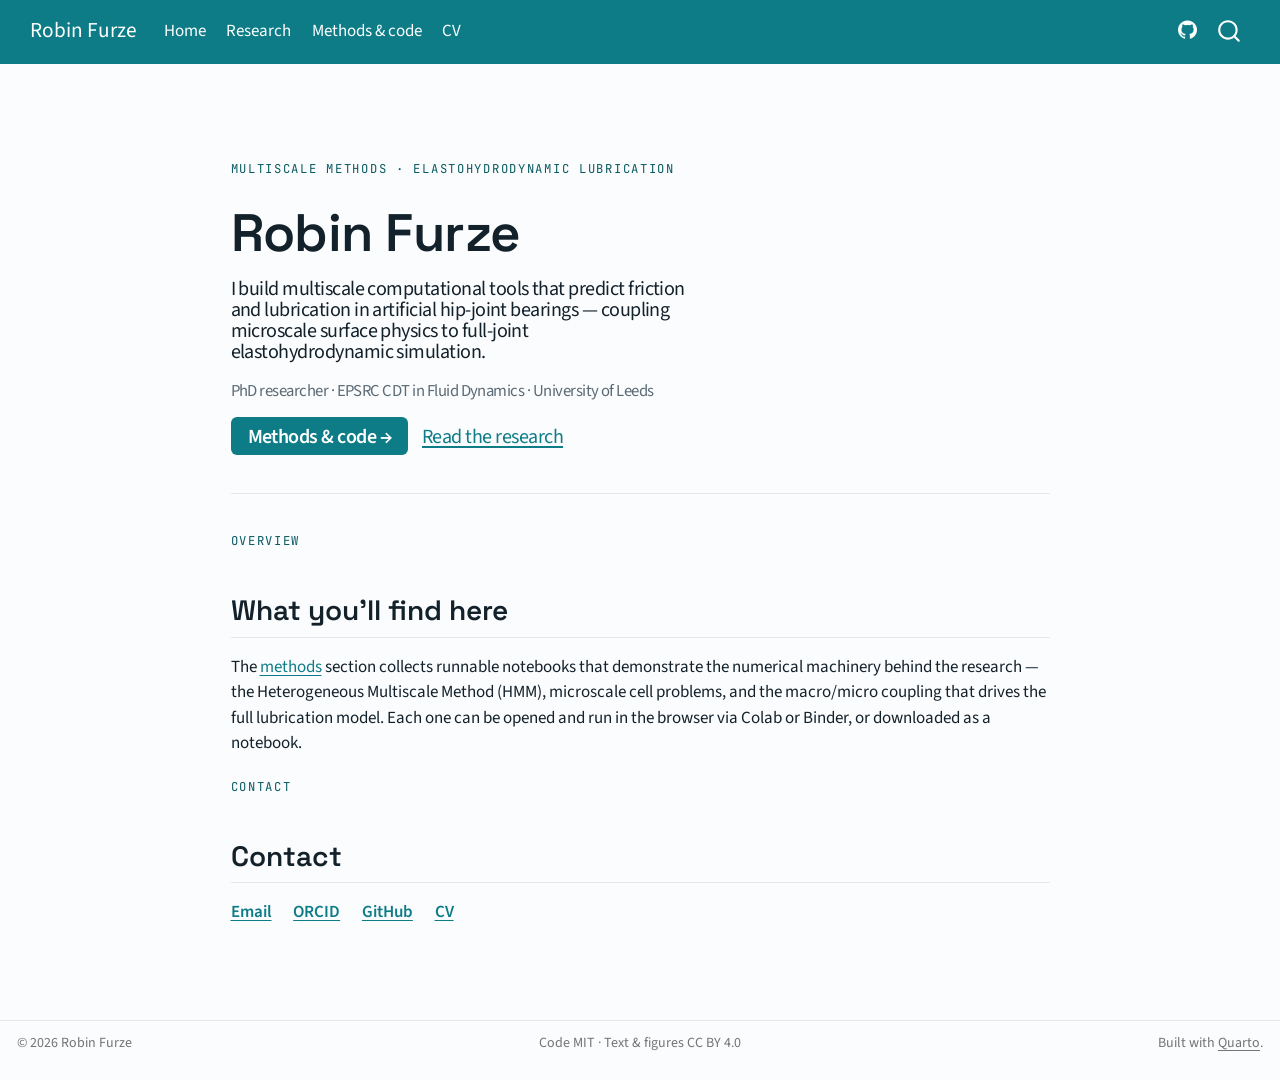
==== index.html @ 531e0871 "Built site for gh-pages" ====
<!DOCTYPE html>
<html xmlns="http://www.w3.org/1999/xhtml" lang="en" xml:lang="en"><head>

<meta charset="utf-8">
<meta name="generator" content="quarto-1.10.18">

<meta name="viewport" content="width=device-width, initial-scale=1.0, user-scalable=yes">


<title>Robin Furze — Multiscale Methods – Robin Furze</title>
<style>
/* Default styles provided by pandoc.
** See https://pandoc.org/MANUAL.html#variables-for-html for config info.
*/
span.smallcaps{font-variant: small-caps;}
div.columns{display: flex; gap: 1.5em;}
div.column{flex: auto;}
@media screen {
div.columns{gap: min(4vw, 1.5em);}
div.column{overflow-x: auto;}
}
div.hanging-indent{margin-left: 1.5em; text-indent: -1.5em;}
ul.task-list{list-style: none;}
ul.task-list li input[type="checkbox"] {
  width: 0.8em;
  margin: 0 0.8em 0.2em -1em; /* quarto-specific, see https://github.com/quarto-dev/quarto-cli/issues/4556 */ 
  vertical-align: middle;
}
</style>


<script src="site_libs/quarto-nav/quarto-nav.js"></script>
<script src="site_libs/clipboard/clipboard.min.js"></script>
<script src="site_libs/quarto-search/autocomplete.umd.js"></script>
<script src="site_libs/quarto-search/fuse.min.js"></script>
<script src="site_libs/quarto-search/quarto-search.js"></script>
<meta name="quarto:offset" content="./">
<link href="./favicon.png" rel="icon" type="image/png">
<script src="site_libs/quarto-html/quarto.js" type="module"></script>
<script src="site_libs/quarto-html/tabsets/tabsets.js" type="module"></script>
<script src="site_libs/quarto-html/popper.min.js"></script>
<script src="site_libs/quarto-html/tippy.umd.min.js"></script>
<script src="site_libs/quarto-html/anchor.min.js"></script>
<link href="site_libs/quarto-html/tippy.css" rel="stylesheet">
<link href="site_libs/quarto-html/quarto-syntax-highlighting-73b0ff3878a4e6fc3716dc69a6aaefa3.css" rel="stylesheet" id="quarto-text-highlighting-styles">
<script src="site_libs/bootstrap/bootstrap.min.js"></script>
<link href="site_libs/bootstrap/bootstrap-icons.css" rel="stylesheet">
<link href="site_libs/bootstrap/bootstrap-dabceb4d551c00c11185f9eb4f8825fd.min.css" rel="stylesheet" append-hash="true" id="quarto-bootstrap" data-mode="light">
<script id="quarto-search-options" type="application/json">{
  "location": "navbar",
  "copy-button": false,
  "collapse-after": 3,
  "panel-placement": "end",
  "type": "overlay",
  "limit": 50,
  "keyboard-shortcut": [
    "f",
    "/",
    "s"
  ],
  "show-item-context": false,
  "language": {
    "search-no-results-text": "No results",
    "search-matching-documents-text": "matching documents",
    "search-copy-link-title": "Copy link to search",
    "search-hide-matches-text": "Hide additional matches",
    "search-more-match-text": "more match in this document",
    "search-more-matches-text": "more matches in this document",
    "search-clear-button-title": "Clear",
    "search-text-placeholder": "",
    "search-detached-cancel-button-title": "Cancel",
    "search-submit-button-title": "Submit",
    "search-label": "Search"
  }
}</script>
<link rel="apple-touch-icon" sizes="180x180" href="./apple-touch-icon.png">
<meta name="theme-color" content="#0E7C86">
<meta property="og:image:width" content="1200">
<meta property="og:image:height" content="630">
<link rel="preconnect" href="https://fonts.googleapis.com">
<link rel="preconnect" href="https://fonts.gstatic.com" crossorigin="">
<link href="https://fonts.googleapis.com/css2?family=JetBrains+Mono:wght@400;500&amp;family=Source+Sans+3:ital,wght@0,400;0,600;1,400&amp;family=Space+Grotesk:wght@500;600;700&amp;display=swap" rel="stylesheet">


<meta property="og:title" content="Robin Furze — Multiscale Methods">
<meta property="og:description" content="Multiscale computational tribology — friction &amp; lubrication in artificial hip joints.">
<meta property="og:image" content="https://rfurze.co.uk/og-card.png">
<meta property="og:site_name" content="Robin Furze">
<meta property="og:image:alt" content="Robin Furze — multiscale computational tribology, University of Leeds">
<meta property="og:locale" content="en_GB">
<meta name="twitter:title" content="Robin Furze — Multiscale Methods">
<meta name="twitter:description" content="Multiscale computational tribology — friction &amp; lubrication in artificial hip joints.">
<meta name="twitter:image" content="https://rfurze.co.uk/og-card.png">
<meta name="twitter:image:alt" content="Robin Furze — multiscale computational tribology, University of Leeds">
<meta name="twitter:card" content="summary_large_image">
</head>

<body class="nav-fixed fullcontent quarto-light">

<div id="quarto-search-results"></div>
  <header id="quarto-header" class="headroom fixed-top">
    <nav class="navbar navbar-expand-lg " data-bs-theme="dark">
      <div class="navbar-container container-fluid">
      <div class="navbar-brand-container mx-auto">
    <a class="navbar-brand" href="./index.html">
    <span class="navbar-title">Robin Furze</span>
    </a>
  </div>
            <div id="quarto-search" class="" title="Search"></div>
          <button class="navbar-toggler" type="button" data-bs-toggle="collapse" data-bs-target="#navbarCollapse" aria-controls="navbarCollapse" role="menu" aria-expanded="false" aria-label="Toggle navigation" onclick="if (window.quartoToggleHeadroom) { window.quartoToggleHeadroom(); }">
  <span class="navbar-toggler-icon"></span>
</button>
          <div class="collapse navbar-collapse" id="navbarCollapse">
            <ul class="navbar-nav navbar-nav-scroll me-auto">
  <li class="nav-item">
    <a class="nav-link active" href="./index.html" aria-current="page"> 
<span class="menu-text">Home</span></a>
  </li>  
  <li class="nav-item">
    <a class="nav-link" href="./research.html"> 
<span class="menu-text">Research</span></a>
  </li>  
  <li class="nav-item">
    <a class="nav-link" href="./methods/index.html"> 
<span class="menu-text">Methods &amp; code</span></a>
  </li>  
  <li class="nav-item">
    <a class="nav-link" href="./cv.html"> 
<span class="menu-text">CV</span></a>
  </li>  
</ul>
            <ul class="navbar-nav navbar-nav-scroll ms-auto">
  <li class="nav-item compact">
    <a class="nav-link" href="https://github.com/RFurze"> <i class="bi bi-github" role="img" aria-label="GitHub">
</i> 
<span class="menu-text"></span></a>
  </li>  
</ul>
          </div> <!-- /navcollapse -->
            <div class="quarto-navbar-tools">
</div>
      </div> <!-- /container-fluid -->
    </nav>
</header>
<!-- content -->
<div id="quarto-content" class="quarto-container page-columns page-rows-contents page-layout-article page-navbar">
<!-- sidebar -->
<!-- margin-sidebar -->
    
<!-- main -->
<main class="content" id="quarto-document-content"><header id="title-block-header" class="quarto-title-block"></header>




<div class="hero">
<p><span class="eyebrow">multiscale methods · elastohydrodynamic lubrication</span></p>
<section id="robin-furze" class="level1 hero-name">
<h1 class="hero-name">Robin Furze</h1>
<p>I build multiscale computational tools that predict friction and lubrication in artificial hip-joint bearings — coupling microscale surface physics to full-joint elastohydrodynamic simulation.</p>
<p><span class="hero-sub">PhD researcher · EPSRC CDT in Fluid Dynamics · University of Leeds</span></p>
<p><a href="./methods/index.html" class="btn-accent">Methods &amp; code →</a> &nbsp;&nbsp; <a href="./research.html">Read the research</a></p>
</section>
</div>
<p><span class="eyebrow">overview</span></p>
<section id="what-youll-find-here" class="level2">
<h2 class="anchored" data-anchor-id="what-youll-find-here">What you’ll find here</h2>
<p>The <a href="./methods/index.html">methods</a> section collects runnable notebooks that demonstrate the numerical machinery behind the research — the Heterogeneous Multiscale Method (HMM), microscale cell problems, and the macro/micro coupling that drives the full lubrication model. Each one can be opened and run in the browser via Colab or Binder, or downloaded as a notebook.</p>
<p><span class="eyebrow">contact</span></p>
</section>
<section id="contact" class="level2">
<h2 class="anchored" data-anchor-id="contact">Contact</h2>
<div class="contact">
<p><a href="mailto:py07rf@leeds.ac.uk">Email</a> <a href="https://orcid.org/0009-0008-6692-4982">ORCID</a> <a href="https://github.com/RFurze">GitHub</a> <a href="./cv.html">CV</a></p>
</div>


</section>

</main> <!-- /main -->
<script id="quarto-html-after-body" type="application/javascript">
  window.document.addEventListener("DOMContentLoaded", function (event) {
    const icon = "";
    const anchorJS = new window.AnchorJS();
    anchorJS.options = {
      placement: 'right',
      icon: icon
    };
    anchorJS.add('.anchored');
    const isCodeAnnotation = (el) => {
      for (const clz of el.classList) {
        if (clz.startsWith('code-annotation-')) {                     
          return true;
        }
      }
      return false;
    }
    const onCopySuccess = function(e) {
      // button target
      const button = e.trigger;
      // don't keep focus
      button.blur();
      // flash "checked"
      button.classList.add('code-copy-button-checked');
      var currentTitle = button.getAttribute("title");
      button.setAttribute("title", "Copied!");
      let tooltip;
      if (window.bootstrap) {
        button.setAttribute("data-bs-toggle", "tooltip");
        button.setAttribute("data-bs-placement", "left");
        button.setAttribute("data-bs-title", "Copied!");
        tooltip = new bootstrap.Tooltip(button, 
          { trigger: "manual", 
            customClass: "code-copy-button-tooltip",
            offset: [0, -8]});
        tooltip.show();    
      }
      setTimeout(function() {
        if (tooltip) {
          tooltip.hide();
          button.removeAttribute("data-bs-title");
          button.removeAttribute("data-bs-toggle");
          button.removeAttribute("data-bs-placement");
        }
        button.setAttribute("title", currentTitle);
        button.classList.remove('code-copy-button-checked');
      }, 1000);
      // clear code selection
      e.clearSelection();
    }
    const getTextToCopy = function(trigger) {
      const outerScaffold = trigger.parentElement.cloneNode(true);
      const codeEl = outerScaffold.querySelector('code');
      for (const childEl of codeEl.children) {
        if (isCodeAnnotation(childEl)) {
          childEl.remove();
        }
      }
      return codeEl.innerText;
    }
    const clipboard = new window.ClipboardJS('.code-copy-button:not([data-in-quarto-modal])', {
      text: getTextToCopy
    });
    clipboard.on('success', onCopySuccess);
    if (window.document.getElementById('quarto-embedded-source-code-modal')) {
      const clipboardModal = new window.ClipboardJS('.code-copy-button[data-in-quarto-modal]', {
        text: getTextToCopy,
        container: window.document.getElementById('quarto-embedded-source-code-modal')
      });
      clipboardModal.on('success', onCopySuccess);
    }
      var localhostRegex = new RegExp(/^(?:http|https):\/\/localhost\:?[0-9]*\//);
      var mailtoRegex = new RegExp(/^mailto:/);
        var filterRegex = new RegExp("https:\/\/rfurze\.co\.uk");
      var isInternal = (href) => {
          return filterRegex.test(href) || localhostRegex.test(href) || mailtoRegex.test(href);
      }
      // Inspect non-navigation links and adorn them if external
     var links = window.document.querySelectorAll('a[href]:not(.nav-link):not(.navbar-brand):not(.toc-action):not(.sidebar-link):not(.sidebar-item-toggle):not(.pagination-link):not(.no-external):not([aria-hidden]):not(.dropdown-item):not(.quarto-navigation-tool):not(.about-link)');
      for (var i=0; i<links.length; i++) {
        const link = links[i];
        if (!isInternal(link.href)) {
          // undo the damage that might have been done by quarto-nav.js in the case of
          // links that we want to consider external
          if (link.dataset.originalHref !== undefined) {
            link.href = link.dataset.originalHref;
          }
        }
      }
    function tippyHover(el, contentFn, onTriggerFn, onUntriggerFn) {
      const config = {
        allowHTML: true,
        maxWidth: 500,
        delay: 100,
        arrow: false,
        appendTo: function(el) {
            return el.parentElement;
        },
        interactive: true,
        interactiveBorder: 10,
        theme: 'quarto',
        placement: 'bottom-start',
      };
      if (contentFn) {
        config.content = contentFn;
      }
      if (onTriggerFn) {
        config.onTrigger = onTriggerFn;
      }
      if (onUntriggerFn) {
        config.onUntrigger = onUntriggerFn;
      }
      window.tippy(el, config); 
    }
    const noterefs = window.document.querySelectorAll('a[role="doc-noteref"]');
    for (var i=0; i<noterefs.length; i++) {
      const ref = noterefs[i];
      tippyHover(ref, function() {
        // use id or data attribute instead here
        let href = ref.getAttribute('data-footnote-href') || ref.getAttribute('href');
        try { href = new URL(href).hash; } catch {}
        const id = href.replace(/^#\/?/, "");
        const note = window.document.getElementById(id);
        if (note) {
          return note.innerHTML;
        } else {
          return "";
        }
      });
    }
    const xrefs = window.document.querySelectorAll('a.quarto-xref');
    const processXRef = (id, note) => {
      // Strip column container classes
      const stripColumnClz = (el) => {
        el.classList.remove("page-full", "page-columns");
        if (el.children) {
          for (const child of el.children) {
            stripColumnClz(child);
          }
        }
      }
      stripColumnClz(note)
      if (id === null || id.startsWith('sec-')) {
        // Special case sections, only their first couple elements
        const container = document.createElement("div");
        if (note.children && note.children.length > 2) {
          container.appendChild(note.children[0].cloneNode(true));
          for (let i = 1; i < note.children.length; i++) {
            const child = note.children[i];
            if (child.tagName === "P" && child.innerText === "") {
              continue;
            } else {
              container.appendChild(child.cloneNode(true));
              break;
            }
          }
          if (window.Quarto?.typesetMath) {
            window.Quarto.typesetMath(container);
          }
          return container.innerHTML
        } else {
          if (window.Quarto?.typesetMath) {
            window.Quarto.typesetMath(note);
          }
          return note.innerHTML;
        }
      } else {
        // Remove any anchor links if they are present
        const anchorLink = note.querySelector('a.anchorjs-link');
        if (anchorLink) {
          anchorLink.remove();
        }
        if (window.Quarto?.typesetMath) {
          window.Quarto.typesetMath(note);
        }
        if (note.classList.contains("callout")) {
          return note.outerHTML;
        } else {
          return note.innerHTML;
        }
      }
    }
    for (var i=0; i<xrefs.length; i++) {
      const xref = xrefs[i];
      tippyHover(xref, undefined, function(instance) {
        instance.disable();
        let url = xref.getAttribute('href');
        let hash = undefined; 
        if (url.startsWith('#')) {
          hash = url;
        } else {
          try { hash = new URL(url).hash; } catch {}
        }
        if (hash) {
          const id = hash.replace(/^#\/?/, "");
          const note = window.document.getElementById(id);
          if (note !== null) {
            try {
              const html = processXRef(id, note.cloneNode(true));
              instance.setContent(html);
            } finally {
              instance.enable();
              instance.show();
            }
          } else {
            // See if we can fetch this
            fetch(url.split('#')[0])
            .then(res => res.text())
            .then(html => {
              const parser = new DOMParser();
              const htmlDoc = parser.parseFromString(html, "text/html");
              const note = htmlDoc.getElementById(id);
              if (note !== null) {
                const html = processXRef(id, note);
                instance.setContent(html);
              } 
            }).finally(() => {
              instance.enable();
              instance.show();
            });
          }
        } else {
          // See if we can fetch a full url (with no hash to target)
          // This is a special case and we should probably do some content thinning / targeting
          fetch(url)
          .then(res => res.text())
          .then(html => {
            const parser = new DOMParser();
            const htmlDoc = parser.parseFromString(html, "text/html");
            const note = htmlDoc.querySelector('main.content');
            if (note !== null) {
              // This should only happen for chapter cross references
              // (since there is no id in the URL)
              // remove the first header
              if (note.children.length > 0 && note.children[0].tagName === "HEADER") {
                note.children[0].remove();
              }
              const html = processXRef(null, note);
              instance.setContent(html);
            } 
          }).finally(() => {
            instance.enable();
            instance.show();
          });
        }
      }, function(instance) {
      });
    }
        let selectedAnnoteEl;
        const selectorForAnnotation = ( cell, annotation) => {
          let cellAttr = 'data-code-cell="' + cell + '"';
          let lineAttr = 'data-code-annotation="' +  annotation + '"';
          const selector = 'span[' + cellAttr + '][' + lineAttr + ']';
          return selector;
        }
        const selectCodeLines = (annoteEl) => {
          const doc = window.document;
          const targetCell = annoteEl.getAttribute("data-target-cell");
          const targetAnnotation = annoteEl.getAttribute("data-target-annotation");
          const annoteSpan = window.document.querySelector(selectorForAnnotation(targetCell, targetAnnotation));
          const lines = annoteSpan.getAttribute("data-code-lines").split(",");
          const lineIds = lines.map((line) => {
            return targetCell + "-" + line;
          })
          let top = null;
          let height = null;
          let parent = null;
          if (lineIds.length > 0) {
              //compute the position of the single el (top and bottom and make a div)
              const el = window.document.getElementById(lineIds[0]);
              top = el.offsetTop;
              height = el.offsetHeight;
              parent = el.parentElement.parentElement;
            if (lineIds.length > 1) {
              const lastEl = window.document.getElementById(lineIds[lineIds.length - 1]);
              const bottom = lastEl.offsetTop + lastEl.offsetHeight;
              height = bottom - top;
            }
            if (top !== null && height !== null && parent !== null) {
              // cook up a div (if necessary) and position it 
              let div = window.document.getElementById("code-annotation-line-highlight");
              if (div === null) {
                div = window.document.createElement("div");
                div.setAttribute("id", "code-annotation-line-highlight");
                div.style.position = 'absolute';
                parent.appendChild(div);
              }
              div.style.top = top - 2 + "px";
              div.style.height = height + 4 + "px";
              div.style.left = 0;
              let gutterDiv = window.document.getElementById("code-annotation-line-highlight-gutter");
              if (gutterDiv === null) {
                gutterDiv = window.document.createElement("div");
                gutterDiv.setAttribute("id", "code-annotation-line-highlight-gutter");
                gutterDiv.style.position = 'absolute';
                const codeCell = window.document.getElementById(targetCell);
                const gutter = codeCell.querySelector('.code-annotation-gutter');
                gutter.appendChild(gutterDiv);
              }
              gutterDiv.style.top = top - 2 + "px";
              gutterDiv.style.height = height + 4 + "px";
            }
            selectedAnnoteEl = annoteEl;
          }
        };
        const unselectCodeLines = () => {
          const elementsIds = ["code-annotation-line-highlight", "code-annotation-line-highlight-gutter"];
          elementsIds.forEach((elId) => {
            const div = window.document.getElementById(elId);
            if (div) {
              div.remove();
            }
          });
          selectedAnnoteEl = undefined;
        };
          // Handle positioning of the toggle
      window.addEventListener(
        "resize",
        throttle(() => {
          elRect = undefined;
          if (selectedAnnoteEl) {
            selectCodeLines(selectedAnnoteEl);
          }
        }, 10)
      );
      function throttle(fn, ms) {
      let throttle = false;
      let timer;
        return (...args) => {
          if(!throttle) { // first call gets through
              fn.apply(this, args);
              throttle = true;
          } else { // all the others get throttled
              if(timer) clearTimeout(timer); // cancel #2
              timer = setTimeout(() => {
                fn.apply(this, args);
                timer = throttle = false;
              }, ms);
          }
        };
      }
        // Attach click handler to the DT
        const annoteDls = window.document.querySelectorAll('dt[data-target-cell]');
        for (const annoteDlNode of annoteDls) {
          annoteDlNode.addEventListener('click', (event) => {
            const clickedEl = event.target;
            if (clickedEl !== selectedAnnoteEl) {
              unselectCodeLines();
              const activeEl = window.document.querySelector('dt[data-target-cell].code-annotation-active');
              if (activeEl) {
                activeEl.classList.remove('code-annotation-active');
              }
              selectCodeLines(clickedEl);
              clickedEl.classList.add('code-annotation-active');
            } else {
              // Unselect the line
              unselectCodeLines();
              clickedEl.classList.remove('code-annotation-active');
            }
          });
        }
    const findCites = (el) => {
      const parentEl = el.parentElement;
      if (parentEl) {
        const cites = parentEl.dataset.cites;
        if (cites) {
          return {
            el,
            cites: cites.split(' ')
          };
        } else {
          return findCites(el.parentElement)
        }
      } else {
        return undefined;
      }
    };
    var bibliorefs = window.document.querySelectorAll('a[role="doc-biblioref"]');
    for (var i=0; i<bibliorefs.length; i++) {
      const ref = bibliorefs[i];
      const citeInfo = findCites(ref);
      if (citeInfo) {
        tippyHover(citeInfo.el, function() {
          var popup = window.document.createElement('div');
          citeInfo.cites.forEach(function(cite) {
            var citeDiv = window.document.createElement('div');
            citeDiv.classList.add('hanging-indent');
            citeDiv.classList.add('csl-entry');
            var biblioDiv = window.document.getElementById('ref-' + cite);
            if (biblioDiv) {
              citeDiv.innerHTML = biblioDiv.innerHTML;
            }
            popup.appendChild(citeDiv);
          });
          return popup.innerHTML;
        });
      }
    }
  });
  </script>
</div> <!-- /content -->
<footer class="footer">
  <div class="nav-footer">
    <div class="nav-footer-left">
<p>© 2026 Robin Furze</p>
</div>   
    <div class="nav-footer-center">
      <ul class="footer-items list-unstyled">
    <li class="nav-item">
    <a class="nav-link" href="./licence.html">
<p>Code MIT · Text &amp; figures CC BY 4.0</p>
</a>
  </li>  
</ul>
    </div>
    <div class="nav-footer-right">
<p>Built with <a href="https://quarto.org">Quarto</a>.</p>
</div>
  </div>
</footer>




</body></html>
---- site_libs/quarto-html/tippy.css ----
.tippy-box[data-animation=fade][data-state=hidden]{opacity:0}[data-tippy-root]{max-width:calc(100vw - 10px)}.tippy-box{position:relative;background-color:#333;color:#fff;border-radius:4px;font-size:14px;line-height:1.4;white-space:normal;outline:0;transition-property:transform,visibility,opacity}.tippy-box[data-placement^=top]>.tippy-arrow{bottom:0}.tippy-box[data-placement^=top]>.tippy-arrow:before{bottom:-7px;left:0;border-width:8px 8px 0;border-top-color:initial;transform-origin:center top}.tippy-box[data-placement^=bottom]>.tippy-arrow{top:0}.tippy-box[data-placement^=bottom]>.tippy-arrow:before{top:-7px;left:0;border-width:0 8px 8px;border-bottom-color:initial;transform-origin:center bottom}.tippy-box[data-placement^=left]>.tippy-arrow{right:0}.tippy-box[data-placement^=left]>.tippy-arrow:before{border-width:8px 0 8px 8px;border-left-color:initial;right:-7px;transform-origin:center left}.tippy-box[data-placement^=right]>.tippy-arrow{left:0}.tippy-box[data-placement^=right]>.tippy-arrow:before{left:-7px;border-width:8px 8px 8px 0;border-right-color:initial;transform-origin:center right}.tippy-box[data-inertia][data-state=visible]{transition-timing-function:cubic-bezier(.54,1.5,.38,1.11)}.tippy-arrow{width:16px;height:16px;color:#333}.tippy-arrow:before{content:"";position:absolute;border-color:transparent;border-style:solid}.tippy-content{position:relative;padding:5px 9px;z-index:1}
---- site_libs/quarto-html/quarto-syntax-highlighting-73b0ff3878a4e6fc3716dc69a6aaefa3.css ----
/* quarto syntax highlight colors */
:root {
  --quarto-hl-ot-color: #003B4F;
  --quarto-hl-at-color: #657422;
  --quarto-hl-ss-color: #20794D;
  --quarto-hl-an-color: #5E5E5E;
  --quarto-hl-fu-color: #4758AB;
  --quarto-hl-st-color: #20794D;
  --quarto-hl-cf-color: #003B4F;
  --quarto-hl-op-color: #5E5E5E;
  --quarto-hl-er-color: #AD0000;
  --quarto-hl-bn-color: #AD0000;
  --quarto-hl-al-color: #AD0000;
  --quarto-hl-va-color: #111111;
  --quarto-hl-bu-color: inherit;
  --quarto-hl-ex-color: inherit;
  --quarto-hl-pp-color: #AD0000;
  --quarto-hl-in-color: #5E5E5E;
  --quarto-hl-vs-color: #20794D;
  --quarto-hl-wa-color: #5E5E5E;
  --quarto-hl-do-color: #5E5E5E;
  --quarto-hl-im-color: #00769E;
  --quarto-hl-ch-color: #20794D;
  --quarto-hl-dt-color: #AD0000;
  --quarto-hl-fl-color: #AD0000;
  --quarto-hl-co-color: #5E5E5E;
  --quarto-hl-cv-color: #5E5E5E;
  --quarto-hl-cn-color: #8f5902;
  --quarto-hl-sc-color: #5E5E5E;
  --quarto-hl-dv-color: #AD0000;
  --quarto-hl-kw-color: #003B4F;
}

/* other quarto variables */
:root {
  --quarto-font-monospace: "JetBrains Mono", ui-monospace, SFMono-Regular, Menlo, monospace;
}

/* syntax highlight based on Pandoc's rules */
pre > code.sourceCode > span {
  color: #003B4F;
}

code.sourceCode > span {
  color: #003B4F;
}

div.sourceCode,
div.sourceCode pre.sourceCode {
  color: #003B4F;
}

/* Normal */
code span {
  color: #003B4F;
}

/* Alert */
code span.al {
  color: #AD0000;
  font-style: inherit;
}

/* Annotation */
code span.an {
  color: #5E5E5E;
  font-style: inherit;
}

/* Attribute */
code span.at {
  color: #657422;
  font-style: inherit;
}

/* BaseN */
code span.bn {
  color: #AD0000;
  font-style: inherit;
}

/* BuiltIn */
code span.bu {
  font-style: inherit;
}

/* ControlFlow */
code span.cf {
  color: #003B4F;
  font-weight: bold;
  font-style: inherit;
}

/* Char */
code span.ch {
  color: #20794D;
  font-style: inherit;
}

/* Constant */
code span.cn {
  color: #8f5902;
  font-style: inherit;
}

/* Comment */
code span.co {
  color: #5E5E5E;
  font-style: inherit;
}

/* CommentVar */
code span.cv {
  color: #5E5E5E;
  font-style: italic;
}

/* Documentation */
code span.do {
  color: #5E5E5E;
  font-style: italic;
}

/* DataType */
code span.dt {
  color: #AD0000;
  font-style: inherit;
}

/* DecVal */
code span.dv {
  color: #AD0000;
  font-style: inherit;
}

/* Error */
code span.er {
  color: #AD0000;
  font-style: inherit;
}

/* Extension */
code span.ex {
  font-style: inherit;
}

/* Float */
code span.fl {
  color: #AD0000;
  font-style: inherit;
}

/* Function */
code span.fu {
  color: #4758AB;
  font-style: inherit;
}

/* Import */
code span.im {
  color: #00769E;
  font-style: inherit;
}

/* Information */
code span.in {
  color: #5E5E5E;
  font-style: inherit;
}

/* Keyword */
code span.kw {
  color: #003B4F;
  font-weight: bold;
  font-style: inherit;
}

/* Operator */
code span.op {
  color: #5E5E5E;
  font-style: inherit;
}

/* Other */
code span.ot {
  color: #003B4F;
  font-style: inherit;
}

/* Preprocessor */
code span.pp {
  color: #AD0000;
  font-style: inherit;
}

/* SpecialChar */
code span.sc {
  color: #5E5E5E;
  font-style: inherit;
}

/* SpecialString */
code span.ss {
  color: #20794D;
  font-style: inherit;
}

/* String */
code span.st {
  color: #20794D;
  font-style: inherit;
}

/* Variable */
code span.va {
  color: #111111;
  font-style: inherit;
}

/* VerbatimString */
code span.vs {
  color: #20794D;
  font-style: inherit;
}

/* Warning */
code span.wa {
  color: #5E5E5E;
  font-style: italic;
}

.prevent-inlining {
  content: "</";
}

/*# sourceMappingURL=e4e25645e3e45fd2347f0fd28fc638a7.css.map */
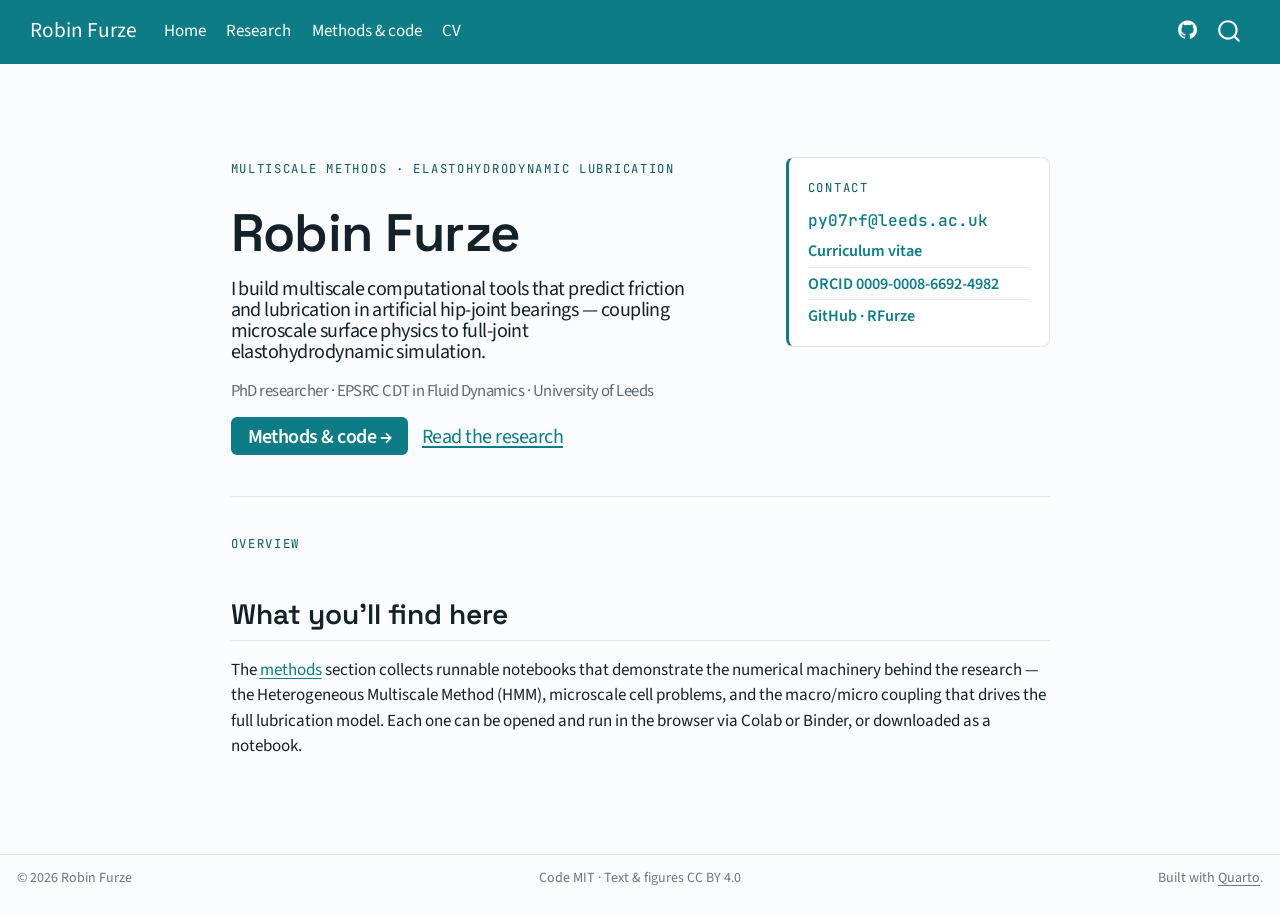
==== commit ffa3d3c9: "Built site for gh-pages" ====
--- a/index.html
+++ b/index.html
@@ -45,7 +45,7 @@
 <link href="site_libs/quarto-html/quarto-syntax-highlighting-73b0ff3878a4e6fc3716dc69a6aaefa3.css" rel="stylesheet" id="quarto-text-highlighting-styles">
 <script src="site_libs/bootstrap/bootstrap.min.js"></script>
 <link href="site_libs/bootstrap/bootstrap-icons.css" rel="stylesheet">
-<link href="site_libs/bootstrap/bootstrap-dabceb4d551c00c11185f9eb4f8825fd.min.css" rel="stylesheet" append-hash="true" id="quarto-bootstrap" data-mode="light">
+<link href="site_libs/bootstrap/bootstrap-ab203e91201d30f5fb9e15b2aac7d977.min.css" rel="stylesheet" append-hash="true" id="quarto-bootstrap" data-mode="light">
 <script id="quarto-search-options" type="application/json">{
   "location": "navbar",
   "copy-button": false,
@@ -154,6 +154,7 @@
 
 
 <div class="hero">
+<div class="hero-main">
 <p><span class="eyebrow">multiscale methods · elastohydrodynamic lubrication</span></p>
 <section id="robin-furze" class="level1 hero-name">
 <h1 class="hero-name">Robin Furze</h1>
@@ -162,17 +163,16 @@
 <p><a href="./methods/index.html" class="btn-accent">Methods &amp; code →</a> &nbsp;&nbsp; <a href="./research.html">Read the research</a></p>
 </section>
 </div>
+<div class="hero-card">
+<p><span class="eyebrow">contact</span></p>
+<p><a href="mailto:py07rf@leeds.ac.uk" class="hc-email">py07rf@leeds.ac.uk</a></p>
+<p><a href="./cv.html">Curriculum vitae</a> <a href="https://orcid.org/0009-0008-6692-4982">ORCID 0009-0008-6692-4982</a> <a href="https://github.com/RFurze">GitHub · RFurze</a></p>
+</div>
+</div>
 <p><span class="eyebrow">overview</span></p>
 <section id="what-youll-find-here" class="level2">
 <h2 class="anchored" data-anchor-id="what-youll-find-here">What you’ll find here</h2>
 <p>The <a href="./methods/index.html">methods</a> section collects runnable notebooks that demonstrate the numerical machinery behind the research — the Heterogeneous Multiscale Method (HMM), microscale cell problems, and the macro/micro coupling that drives the full lubrication model. Each one can be opened and run in the browser via Colab or Binder, or downloaded as a notebook.</p>
-<p><span class="eyebrow">contact</span></p>
-</section>
-<section id="contact" class="level2">
-<h2 class="anchored" data-anchor-id="contact">Contact</h2>
-<div class="contact">
-<p><a href="mailto:py07rf@leeds.ac.uk">Email</a> <a href="https://orcid.org/0009-0008-6692-4982">ORCID</a> <a href="https://github.com/RFurze">GitHub</a> <a href="./cv.html">CV</a></p>
-</div>
 
 
 </section>
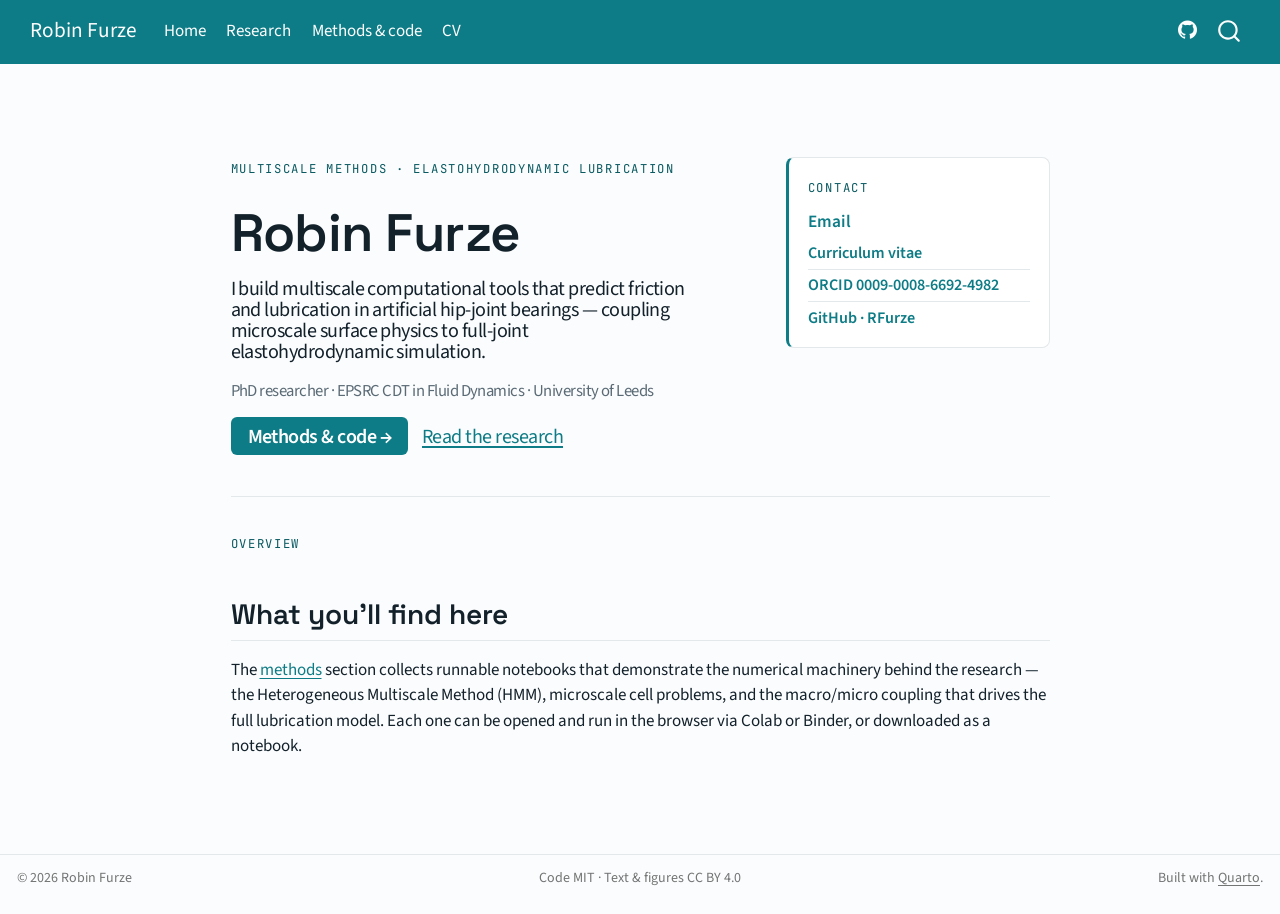
==== commit 89bde824: "Built site for gh-pages" ====
--- a/index.html
+++ b/index.html
@@ -45,7 +45,7 @@
 <link href="site_libs/quarto-html/quarto-syntax-highlighting-73b0ff3878a4e6fc3716dc69a6aaefa3.css" rel="stylesheet" id="quarto-text-highlighting-styles">
 <script src="site_libs/bootstrap/bootstrap.min.js"></script>
 <link href="site_libs/bootstrap/bootstrap-icons.css" rel="stylesheet">
-<link href="site_libs/bootstrap/bootstrap-ab203e91201d30f5fb9e15b2aac7d977.min.css" rel="stylesheet" append-hash="true" id="quarto-bootstrap" data-mode="light">
+<link href="site_libs/bootstrap/bootstrap-1f2a58b97f9a9569792e71b24e5c99f5.min.css" rel="stylesheet" append-hash="true" id="quarto-bootstrap" data-mode="light">
 <script id="quarto-search-options" type="application/json">{
   "location": "navbar",
   "copy-button": false,
@@ -165,7 +165,7 @@
 </div>
 <div class="hero-card">
 <p><span class="eyebrow">contact</span></p>
-<p><a href="mailto:py07rf@leeds.ac.uk" class="hc-email">py07rf@leeds.ac.uk</a></p>
+<p><a href="mailto:py07rf@leeds.ac.uk" class="hc-email">Email</a></p>
 <p><a href="./cv.html">Curriculum vitae</a> <a href="https://orcid.org/0009-0008-6692-4982">ORCID 0009-0008-6692-4982</a> <a href="https://github.com/RFurze">GitHub · RFurze</a></p>
 </div>
 </div>
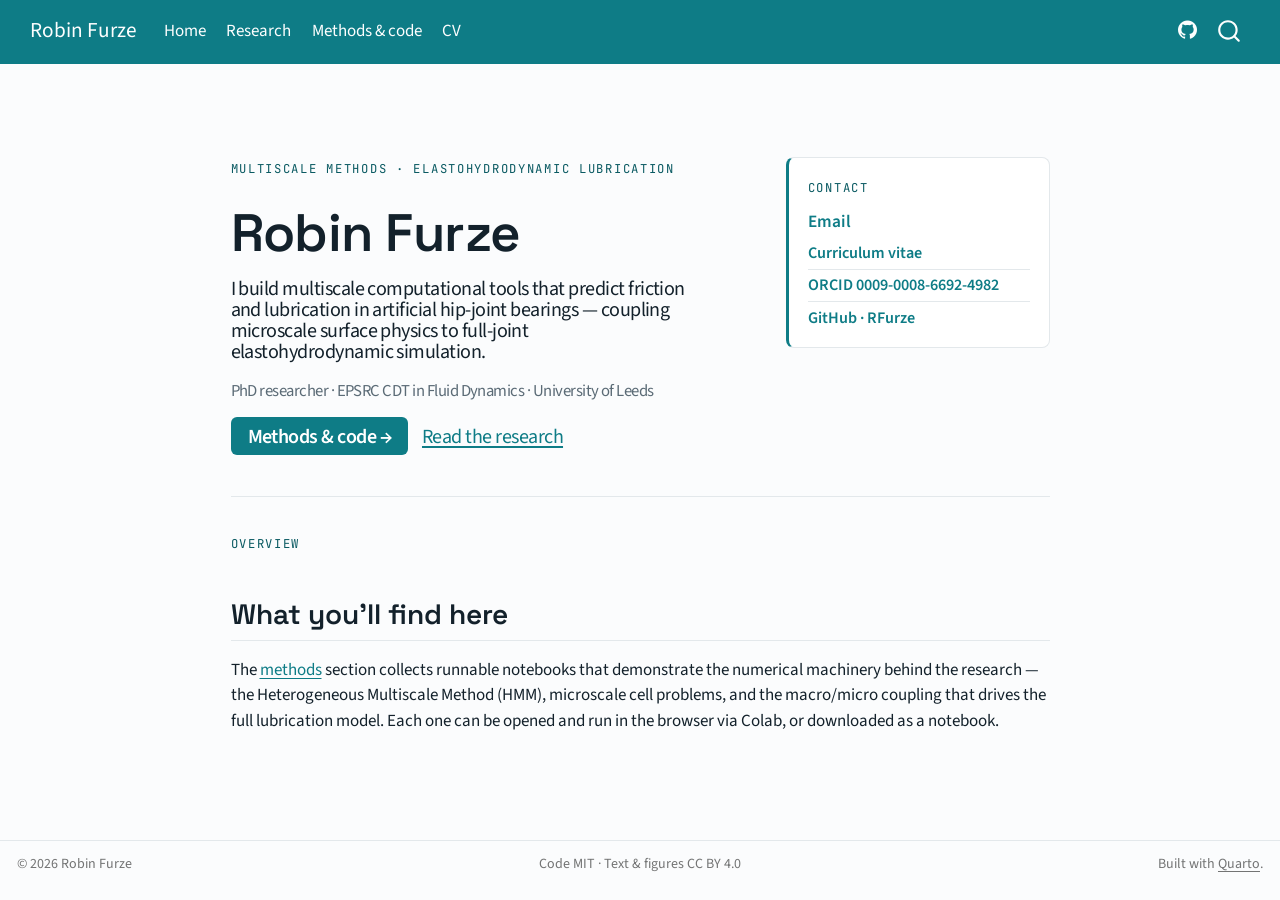
==== commit 4be79886: "Built site for gh-pages" ====
--- a/index.html
+++ b/index.html
@@ -45,7 +45,7 @@
 <link href="site_libs/quarto-html/quarto-syntax-highlighting-73b0ff3878a4e6fc3716dc69a6aaefa3.css" rel="stylesheet" id="quarto-text-highlighting-styles">
 <script src="site_libs/bootstrap/bootstrap.min.js"></script>
 <link href="site_libs/bootstrap/bootstrap-icons.css" rel="stylesheet">
-<link href="site_libs/bootstrap/bootstrap-1f2a58b97f9a9569792e71b24e5c99f5.min.css" rel="stylesheet" append-hash="true" id="quarto-bootstrap" data-mode="light">
+<link href="site_libs/bootstrap/bootstrap-52772ebf02253b7bad984e19dc16628a.min.css" rel="stylesheet" append-hash="true" id="quarto-bootstrap" data-mode="light">
 <script id="quarto-search-options" type="application/json">{
   "location": "navbar",
   "copy-button": false,
@@ -172,7 +172,7 @@
 <p><span class="eyebrow">overview</span></p>
 <section id="what-youll-find-here" class="level2">
 <h2 class="anchored" data-anchor-id="what-youll-find-here">What you’ll find here</h2>
-<p>The <a href="./methods/index.html">methods</a> section collects runnable notebooks that demonstrate the numerical machinery behind the research — the Heterogeneous Multiscale Method (HMM), microscale cell problems, and the macro/micro coupling that drives the full lubrication model. Each one can be opened and run in the browser via Colab or Binder, or downloaded as a notebook.</p>
+<p>The <a href="./methods/index.html">methods</a> section collects runnable notebooks that demonstrate the numerical machinery behind the research — the Heterogeneous Multiscale Method (HMM), microscale cell problems, and the macro/micro coupling that drives the full lubrication model. Each one can be opened and run in the browser via Colab, or downloaded as a notebook.</p>
 
 
 </section>
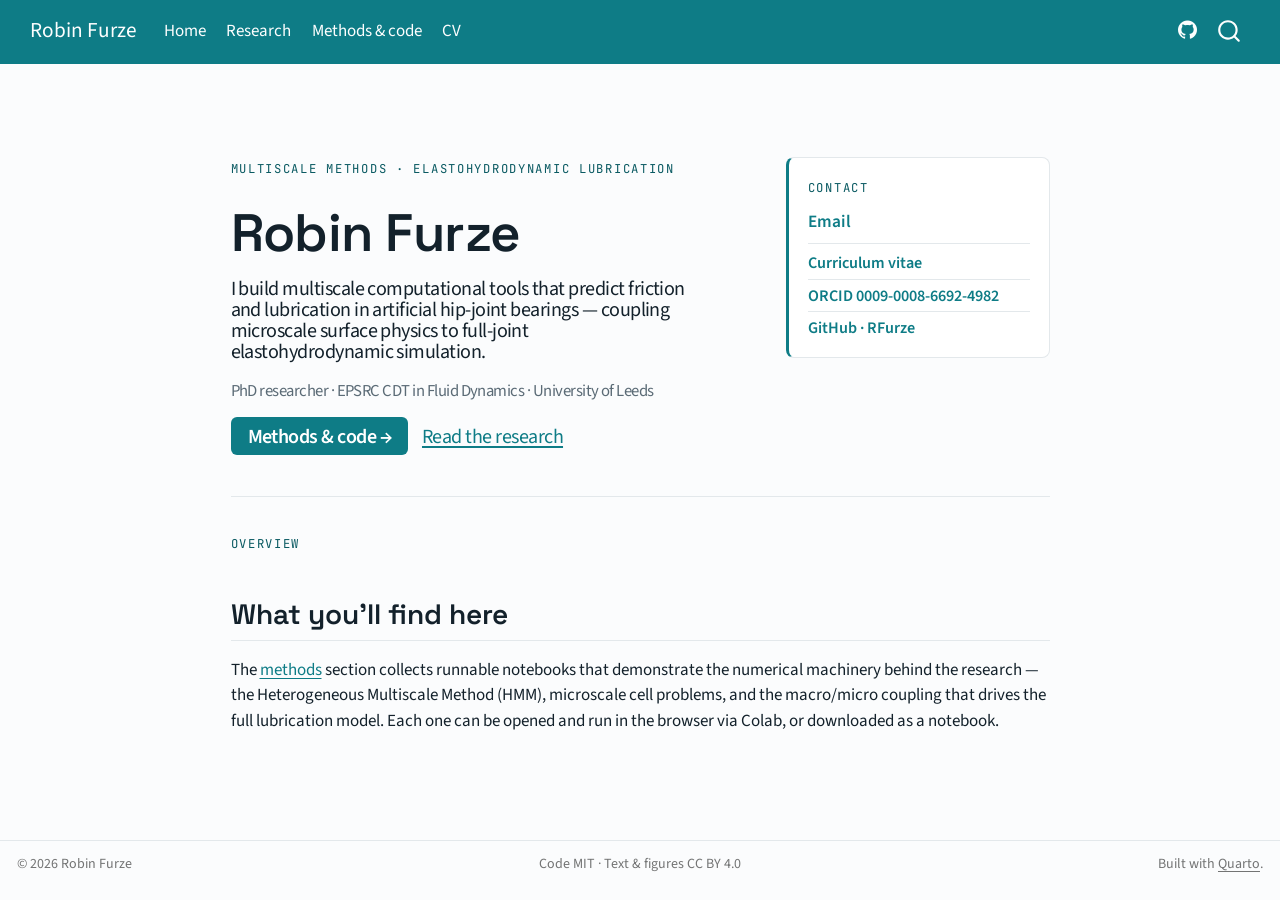
==== commit aa2c64ee: "Built site for gh-pages" ====
--- a/index.html
+++ b/index.html
@@ -165,8 +165,7 @@
 </div>
 <div class="hero-card">
 <p><span class="eyebrow">contact</span></p>
-<p><a href="mailto:py07rf@leeds.ac.uk" class="hc-email">Email</a></p>
-<p><a href="./cv.html">Curriculum vitae</a> <a href="https://orcid.org/0009-0008-6692-4982">ORCID 0009-0008-6692-4982</a> <a href="https://github.com/RFurze">GitHub · RFurze</a></p>
+<p><a href="mailto:py07rf@leeds.ac.uk" class="hc-email">Email</a> <a href="./cv.html">Curriculum vitae</a> <a href="https://orcid.org/0009-0008-6692-4982">ORCID 0009-0008-6692-4982</a> <a href="https://github.com/RFurze">GitHub · RFurze</a></p>
 </div>
 </div>
 <p><span class="eyebrow">overview</span></p>
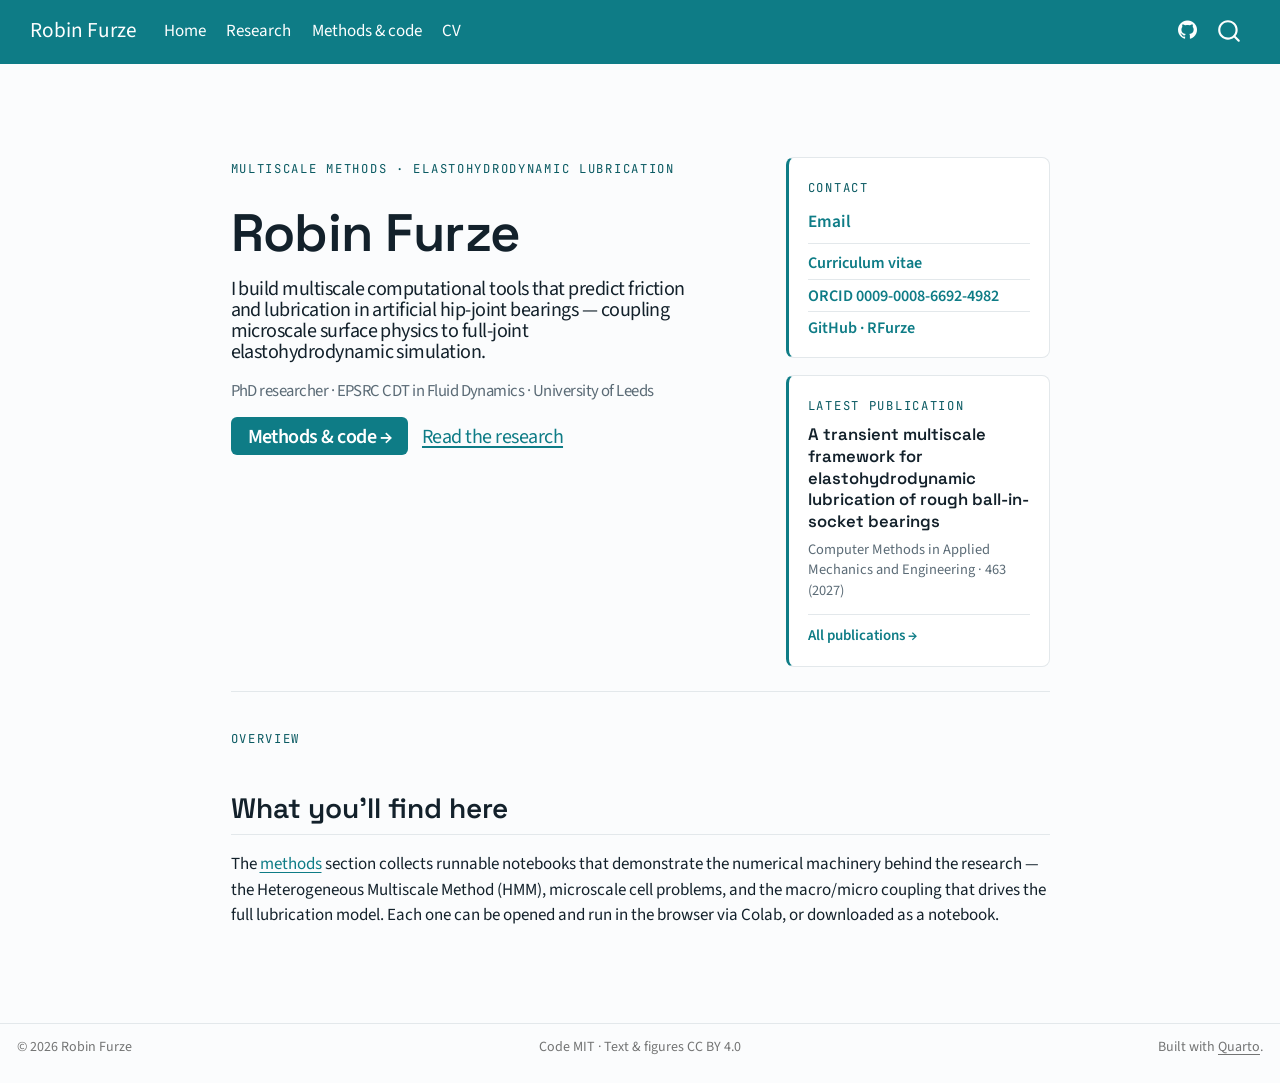
==== commit a51ca86e: "Built site for gh-pages" ====
--- a/index.html
+++ b/index.html
@@ -45,7 +45,7 @@
 <link href="site_libs/quarto-html/quarto-syntax-highlighting-73b0ff3878a4e6fc3716dc69a6aaefa3.css" rel="stylesheet" id="quarto-text-highlighting-styles">
 <script src="site_libs/bootstrap/bootstrap.min.js"></script>
 <link href="site_libs/bootstrap/bootstrap-icons.css" rel="stylesheet">
-<link href="site_libs/bootstrap/bootstrap-52772ebf02253b7bad984e19dc16628a.min.css" rel="stylesheet" append-hash="true" id="quarto-bootstrap" data-mode="light">
+<link href="site_libs/bootstrap/bootstrap-d9f34b125ff9d04ad963c4672735be26.min.css" rel="stylesheet" append-hash="true" id="quarto-bootstrap" data-mode="light">
 <script id="quarto-search-options" type="application/json">{
   "location": "navbar",
   "copy-button": false,
@@ -163,9 +163,22 @@
 <p><a href="./methods/index.html" class="btn-accent">Methods &amp; code →</a> &nbsp;&nbsp; <a href="./research.html">Read the research</a></p>
 </section>
 </div>
+<div class="hero-side">
 <div class="hero-card">
 <p><span class="eyebrow">contact</span></p>
-<p><a href="mailto:py07rf@leeds.ac.uk" class="hc-email">Email</a> <a href="./cv.html">Curriculum vitae</a> <a href="https://orcid.org/0009-0008-6692-4982">ORCID 0009-0008-6692-4982</a> <a href="https://github.com/RFurze">GitHub · RFurze</a></p>
+<p><a href="mailto:robin@rfurze.co.uk" class="hc-email">Email</a> <a href="./cv.html">Curriculum vitae</a> <a href="https://orcid.org/0009-0008-6692-4982">ORCID 0009-0008-6692-4982</a> <a href="https://github.com/RFurze">GitHub · RFurze</a></p>
+</div>
+<!--
+  Newest publication, shown here so it is visible without scrolling or
+  navigating. The full entry lives on research.qmd and the CV list in cv.qmd —
+  when a paper lands, update all three (newest first).
+-->
+<div class="hero-pub">
+<p><span class="eyebrow">latest publication</span></p>
+<p><a href="https://doi.org/10.1016/j.cma.2026.119363" class="hp-title">A transient multiscale framework for elastohydrodynamic lubrication of rough ball-in-socket bearings</a></p>
+<p><span class="hp-meta">Computer Methods in Applied Mechanics and Engineering · 463 (2027)</span></p>
+<p><a href="./research.html#publications" class="hp-more">All publications →</a></p>
+</div>
 </div>
 </div>
 <p><span class="eyebrow">overview</span></p>
